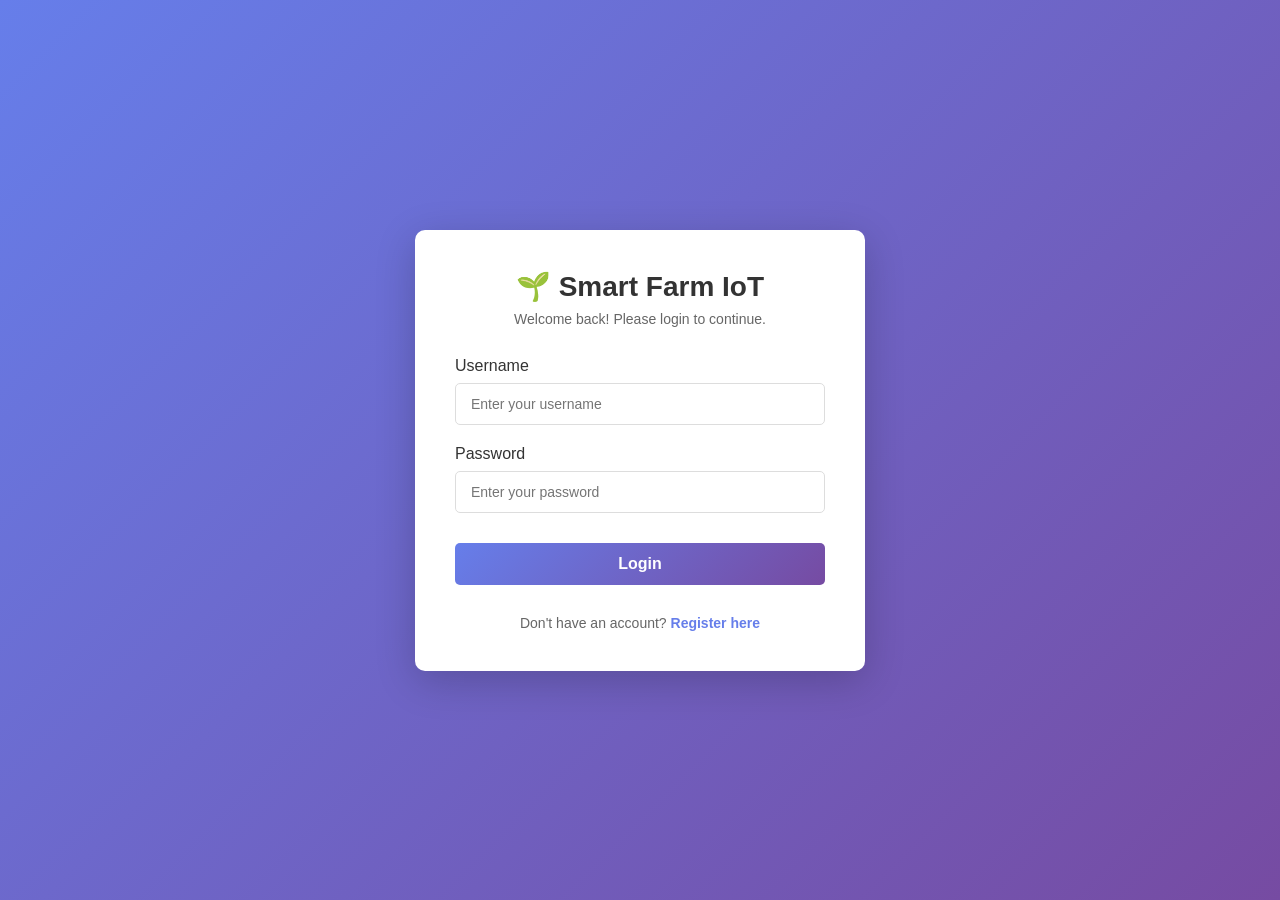
==== wwwroot/index.html @ 26497a00 "Update Docker configuration and connection strings for AeroponicIOT - Removed the MSSQL service from" ====
<!DOCTYPE html>
<html lang="en">
<head>
    <meta charset="UTF-8">
    <meta name="viewport" content="width=device-width, initial-scale=1.0">
    <title>Smart Farm IoT Dashboard</title>
    <link rel="stylesheet" href="css/dashboard.css">
</head>
<body>
    <header>
        <h1>Smart Farm IoT Monitoring System</h1>
        <div class="header-controls">
            <button id="devicesBtn" class="btn-primary" onclick="goToDevices()">🔧 Device Management</button>
            <button id="automationBtn" class="btn-primary" onclick="goToAutomation()">⚙️ Automation</button>
            <button id="chartsBtn" class="btn-primary" onclick="goToCharts()">📊 Analytics</button>
            <button id="healthBtn" class="btn-primary" onclick="goToHealth()">🩺 System Health</button>
            <button id="refreshBtn" class="btn-primary">Refresh Data</button>
            <span id="lastUpdate">Last updated: Never</span>
        </div>
    </header>

    <main>
        <div class="dashboard-grid">
            <!-- Key Performance Indicators -->
            <section class="card kpi-section">
                <h2>Key Performance Indicators</h2>
                <div class="kpi-grid">
                    <div class="kpi-card">
                        <div class="kpi-header">
                            <span class="kpi-label">System Health</span>
                            <span class="kpi-value" id="systemHealth">--</span>
                        </div>
                        <div class="kpi-bar">
                            <div class="kpi-progress" id="systemHealthBar"></div>
                        </div>
                        <span class="kpi-subtitle" id="systemHealthStatus">Calculating...</span>
                    </div>
                    <div class="kpi-card">
                        <div class="kpi-header">
                            <span class="kpi-label">Avg pH Level</span>
                            <span class="kpi-value" id="avgPh">--</span>
                        </div>
                        <div class="kpi-subtitle" id="phStatus">No data</div>
                    </div>
                    <div class="kpi-card">
                        <div class="kpi-header">
                            <span class="kpi-label">Avg TDS (ppm)</span>
                            <span class="kpi-value" id="avgTds">--</span>
                        </div>
                        <div class="kpi-subtitle" id="tdsStatus">No data</div>
                    </div>
                    <div class="kpi-card">
                        <div class="kpi-header">
                            <span class="kpi-label">Avg Temperature</span>
                            <span class="kpi-value" id="avgTemp">--°C</span>
                        </div>
                        <div class="kpi-subtitle" id="tempStatus">No data</div>
                    </div>
                </div>
            </section>

            <!-- System Overview -->
            <section class="card overview-card">
                <h2>System Overview</h2>
                <div class="stats-grid">
                    <div class="stat-item">
                        <span class="stat-value" id="totalDevices">0</span>
                        <span class="stat-label">Total Devices</span>
                    </div>
                    <div class="stat-item">
                        <span class="stat-value" id="activeDevices">0</span>
                        <span class="stat-label">Active Devices</span>
                    </div>
                    <div class="stat-item">
                        <span class="stat-value" id="activeAlerts">0</span>
                        <span class="stat-label">Active Alerts</span>
                    </div>
                </div>
            </section>

            <!-- Device Status -->
            <section class="card devices-card">
                <h2>Device Status & Health</h2>
                <div class="device-health-legend">
                    <span class="legend-item"><span class="legend-dot healthy"></span>Healthy</span>
                    <span class="legend-item"><span class="legend-dot warning"></span>Warning</span>
                    <span class="legend-item"><span class="legend-dot critical"></span>Critical</span>
                    <span class="legend-item"><span class="legend-dot offline"></span>Offline</span>
                </div>
                <div id="devicesContainer" class="devices-grid">
                    <!-- Devices will be loaded here -->
                </div>
            </section>

            <!-- Active Alerts -->
            <section class="card alerts-card">
                <h2>Active Alerts</h2>
                <div id="alertsContainer" class="alerts-list">
                    <!-- Alerts will be loaded here -->
                </div>
            </section>

            <!-- Manual Control -->
            <section class="card control-card">
                <h2>Manual Control</h2>
                <form id="controlForm" class="control-form">
                    <div class="form-group">
                        <label for="deviceSelect">Device:</label>
                        <select id="deviceSelect" required>
                            <option value="">Select Device</option>
                        </select>
                    </div>
                    <div class="form-group">
                        <label for="actuatorSelect">Actuator:</label>
                        <select id="actuatorSelect" required>
                            <option value="">Select Actuator</option>
                            <option value="0">Pump</option>
                            <option value="1">Fan</option>
                            <option value="2">Light</option>
                            <option value="3">Heater</option>
                        </select>
                    </div>
                    <div class="form-group">
                        <label for="actionSelect">Action:</label>
                        <select id="actionSelect" required>
                            <option value="">Select Action</option>
                            <option value="ON">Turn ON</option>
                            <option value="OFF">Turn OFF</option>
                        </select>
                    </div>
                    <div class="form-group">
                        <label for="reasonInput">Reason:</label>
                        <input type="text" id="reasonInput" placeholder="Optional reason">
                    </div>
                    <button type="submit" class="btn-primary">Send Command</button>
                </form>
            </section>
        </div>
    </main>

    <!-- Device Details Modal -->
    <div id="deviceModal" class="modal">
        <div class="modal-content">
            <span class="close">&times;</span>
            <h2 id="deviceModalTitle">Device Details</h2>
            <div id="deviceModalContent">
                <!-- Device details will be loaded here -->
            </div>
        </div>
    </div>

    <script src="js/config.js"></script>
    <script src="js/dashboard.js"></script>
</body>
</html>
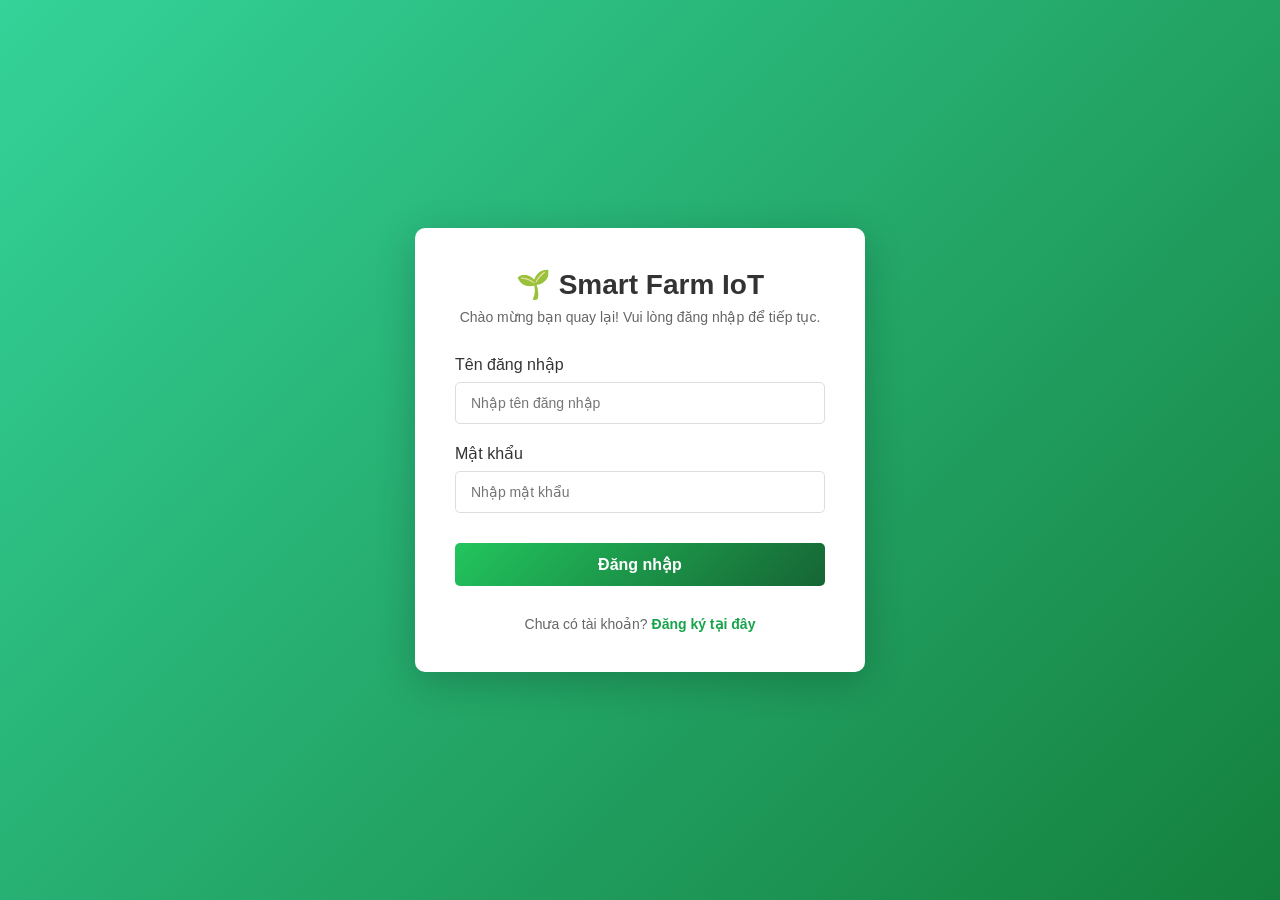
==== commit 2c57d4e8: "Merge branch 'feature/ui-dashboard' into Server-deploy" ====
--- a/wwwroot/index.html
+++ b/wwwroot/index.html
@@ -1,91 +1,105 @@
 <!DOCTYPE html>
-<html lang="en">
+<html lang="vi">
 <head>
     <meta charset="UTF-8">
     <meta name="viewport" content="width=device-width, initial-scale=1.0">
-    <title>Smart Farm IoT Dashboard</title>
+    <title>Bảng điều khiển Smart Farm IoT</title>
     <link rel="stylesheet" href="css/dashboard.css">
 </head>
 <body>
     <header>
-        <h1>Smart Farm IoT Monitoring System</h1>
+        <h1>Hệ thống giám sát Smart Farm IoT</h1>
         <div class="header-controls">
-            <button id="devicesBtn" class="btn-primary" onclick="goToDevices()">🔧 Device Management</button>
-            <button id="automationBtn" class="btn-primary" onclick="goToAutomation()">⚙️ Automation</button>
-            <button id="chartsBtn" class="btn-primary" onclick="goToCharts()">📊 Analytics</button>
-            <button id="healthBtn" class="btn-primary" onclick="goToHealth()">🩺 System Health</button>
-            <button id="refreshBtn" class="btn-primary">Refresh Data</button>
-            <span id="lastUpdate">Last updated: Never</span>
+            <button id="devicesBtn" class="btn-primary" onclick="goToDevices()">🔧 Quản lý thiết bị</button>
+            <button id="automationBtn" class="btn-primary" onclick="goToAutomation()">⚙️ Tự động hóa</button>
+            <button id="chartsBtn" class="btn-primary" onclick="goToCharts()">📊 Phân tích</button>
+            <button id="healthBtn" class="btn-primary" onclick="goToHealth()">🩺 Sức khỏe hệ thống</button>
+            <button id="refreshBtn" class="btn-primary">Làm mới dữ liệu</button>
+            <span id="lastUpdate">Cập nhật lần cuối: Chưa bao giờ</span>
         </div>
     </header>
+
+    <section class="garden-toolbar">
+        <div class="garden-selector-wrap">
+            <label for="gardenSelect">Khu vườn:</label>
+            <select id="gardenSelect">
+                <option value="">Tất cả khu vườn</option>
+            </select>
+        </div>
+        <button id="addGardenBtn" class="btn-primary" type="button">+ Thêm khu vườn mới</button>
+    </section>
 
     <main>
         <div class="dashboard-grid">
             <!-- Key Performance Indicators -->
             <section class="card kpi-section">
-                <h2>Key Performance Indicators</h2>
+                <h2>Chỉ số hiệu suất chính</h2>
                 <div class="kpi-grid">
                     <div class="kpi-card">
                         <div class="kpi-header">
-                            <span class="kpi-label">System Health</span>
-                            <span class="kpi-value" id="systemHealth">--</span>
-                        </div>
-                        <div class="kpi-bar">
-                            <div class="kpi-progress" id="systemHealthBar"></div>
-                        </div>
-                        <span class="kpi-subtitle" id="systemHealthStatus">Calculating...</span>
-                    </div>
-                    <div class="kpi-card">
-                        <div class="kpi-header">
-                            <span class="kpi-label">Avg pH Level</span>
-                            <span class="kpi-value" id="avgPh">--</span>
-                        </div>
-                        <div class="kpi-subtitle" id="phStatus">No data</div>
-                    </div>
-                    <div class="kpi-card">
-                        <div class="kpi-header">
-                            <span class="kpi-label">Avg TDS (ppm)</span>
-                            <span class="kpi-value" id="avgTds">--</span>
-                        </div>
-                        <div class="kpi-subtitle" id="tdsStatus">No data</div>
-                    </div>
-                    <div class="kpi-card">
-                        <div class="kpi-header">
-                            <span class="kpi-label">Avg Temperature</span>
-                            <span class="kpi-value" id="avgTemp">--°C</span>
-                        </div>
-                        <div class="kpi-subtitle" id="tempStatus">No data</div>
+                            <span class="kpi-label">🌡 Nhiệt độ</span>
+                            <span class="kpi-value" id="avgTemp">28°C</span>
+                        </div>
+                        <div class="kpi-subtitle" id="tempStatus">Dữ liệu thời gian thực</div>
+                    </div>
+                    <div class="kpi-card">
+                        <div class="kpi-header">
+                            <span class="kpi-label">💧 Độ ẩm</span>
+                            <span class="kpi-value" id="avgHumidity">70%</span>
+                        </div>
+                        <div class="kpi-subtitle" id="humidityStatus">Dữ liệu thời gian thực</div>
+                    </div>
+                    <div class="kpi-card">
+                        <div class="kpi-header">
+                            <span class="kpi-label">☀ Cảm biến ánh sáng</span>
+                            <span class="kpi-value" id="avgLight">12000 Lux</span>
+                        </div>
+                        <div class="kpi-subtitle" id="lightStatus">Dữ liệu thời gian thực</div>
+                    </div>
+                    <div class="kpi-card">
+                        <div class="kpi-header">
+                            <span class="kpi-label">🧪 pH</span>
+                            <span class="kpi-value" id="avgPh">6.5</span>
+                        </div>
+                        <div class="kpi-subtitle" id="phStatus">Dữ liệu thời gian thực</div>
+                    </div>
+                    <div class="kpi-card">
+                        <div class="kpi-header">
+                            <span class="kpi-label">🧂 TDS</span>
+                            <span class="kpi-value" id="avgTds">850 ppm</span>
+                        </div>
+                        <div class="kpi-subtitle" id="tdsStatus">Dữ liệu thời gian thực</div>
                     </div>
                 </div>
             </section>
 
             <!-- System Overview -->
             <section class="card overview-card">
-                <h2>System Overview</h2>
+                <h2>Tổng quan hệ thống</h2>
                 <div class="stats-grid">
                     <div class="stat-item">
                         <span class="stat-value" id="totalDevices">0</span>
-                        <span class="stat-label">Total Devices</span>
+                        <span class="stat-label">Tổng thiết bị</span>
                     </div>
                     <div class="stat-item">
                         <span class="stat-value" id="activeDevices">0</span>
-                        <span class="stat-label">Active Devices</span>
+                        <span class="stat-label">Thiết bị đang hoạt động</span>
                     </div>
                     <div class="stat-item">
                         <span class="stat-value" id="activeAlerts">0</span>
-                        <span class="stat-label">Active Alerts</span>
+                        <span class="stat-label">Cảnh báo đang hoạt động</span>
                     </div>
                 </div>
             </section>
 
             <!-- Device Status -->
             <section class="card devices-card">
-                <h2>Device Status & Health</h2>
+                <h2>Trạng thái và sức khỏe thiết bị</h2>
                 <div class="device-health-legend">
-                    <span class="legend-item"><span class="legend-dot healthy"></span>Healthy</span>
-                    <span class="legend-item"><span class="legend-dot warning"></span>Warning</span>
-                    <span class="legend-item"><span class="legend-dot critical"></span>Critical</span>
-                    <span class="legend-item"><span class="legend-dot offline"></span>Offline</span>
+                    <span class="legend-item"><span class="legend-dot healthy"></span>Tốt</span>
+                    <span class="legend-item"><span class="legend-dot warning"></span>Cảnh báo</span>
+                    <span class="legend-item"><span class="legend-dot critical"></span>Nghiêm trọng</span>
+                    <span class="legend-item"><span class="legend-dot offline"></span>Ngoại tuyến</span>
                 </div>
                 <div id="devicesContainer" class="devices-grid">
                     <!-- Devices will be loaded here -->
@@ -94,7 +108,7 @@
 
             <!-- Active Alerts -->
             <section class="card alerts-card">
-                <h2>Active Alerts</h2>
+                <h2>Cảnh báo đang hoạt động</h2>
                 <div id="alertsContainer" class="alerts-list">
                     <!-- Alerts will be loaded here -->
                 </div>
@@ -102,38 +116,66 @@
 
             <!-- Manual Control -->
             <section class="card control-card">
-                <h2>Manual Control</h2>
-                <form id="controlForm" class="control-form">
+                <h2>Điều khiển thủ công</h2>
+                <div class="control-form">
                     <div class="form-group">
-                        <label for="deviceSelect">Device:</label>
-                        <select id="deviceSelect" required>
-                            <option value="">Select Device</option>
+                        <label for="deviceSelect">Thiết bị:</label>
+                        <select id="deviceSelect" name="deviceSelect" required>
+                            <option value="">Chọn thiết bị</option>
                         </select>
                     </div>
                     <div class="form-group">
-                        <label for="actuatorSelect">Actuator:</label>
-                        <select id="actuatorSelect" required>
-                            <option value="">Select Actuator</option>
-                            <option value="0">Pump</option>
-                            <option value="1">Fan</option>
-                            <option value="2">Light</option>
-                            <option value="3">Heater</option>
-                        </select>
-                    </div>
-                    <div class="form-group">
-                        <label for="actionSelect">Action:</label>
-                        <select id="actionSelect" required>
-                            <option value="">Select Action</option>
-                            <option value="ON">Turn ON</option>
-                            <option value="OFF">Turn OFF</option>
-                        </select>
-                    </div>
-                    <div class="form-group">
-                        <label for="reasonInput">Reason:</label>
-                        <input type="text" id="reasonInput" placeholder="Optional reason">
-                    </div>
-                    <button type="submit" class="btn-primary">Send Command</button>
-                </form>
+                        <label for="reasonInput">Ghi chú (tùy chọn):</label>
+                        <input type="text" id="reasonInput" name="reasonInput" placeholder="Ví dụ: Bật thủ công do kiểm tra hệ thống">
+                    </div>
+                </div>
+
+                <div class="manual-actuator-grid">
+                    <div class="manual-actuator-card" data-actuator="Light">
+                        <div class="actuator-icon">💡</div>
+                        <div class="actuator-name">Đèn</div>
+                        <div class="actuator-status" id="status-Light">Tắt</div>
+                        <button type="button" class="actuator-toggle" data-actuator="Light" aria-label="Bật tắt Đèn">
+                            <span class="toggle-knob"></span>
+                        </button>
+                    </div>
+
+                    <div class="manual-actuator-card" data-actuator="Fan">
+                        <div class="actuator-icon">🌀</div>
+                        <div class="actuator-name">Quạt</div>
+                        <div class="actuator-status" id="status-Fan">Tắt</div>
+                        <button type="button" class="actuator-toggle" data-actuator="Fan" aria-label="Bật tắt Quạt">
+                            <span class="toggle-knob"></span>
+                        </button>
+                    </div>
+
+                    <div class="manual-actuator-card" data-actuator="Roof">
+                        <div class="actuator-icon">🏠</div>
+                        <div class="actuator-name">Mái che</div>
+                        <div class="actuator-status" id="status-Roof">Tắt</div>
+                        <button type="button" class="actuator-toggle" data-actuator="Roof" aria-label="Bật tắt Mái che">
+                            <span class="toggle-knob"></span>
+                        </button>
+                    </div>
+
+                    <div class="manual-actuator-card" data-actuator="FloatSwitch">
+                        <div class="actuator-icon">🌊</div>
+                        <div class="actuator-name">Phao điện tử</div>
+                        <div class="actuator-status" id="status-FloatSwitch">Tắt</div>
+                        <button type="button" class="actuator-toggle" data-actuator="FloatSwitch" aria-label="Bật tắt Phao điện tử">
+                            <span class="toggle-knob"></span>
+                        </button>
+                    </div>
+
+                    <div class="manual-actuator-card" data-actuator="Pump">
+                        <div class="actuator-icon">💧</div>
+                        <div class="actuator-name">Bơm nước</div>
+                        <div class="actuator-status" id="status-Pump">Tắt</div>
+                        <button type="button" class="actuator-toggle" data-actuator="Pump" aria-label="Bật tắt Bơm nước">
+                            <span class="toggle-knob"></span>
+                        </button>
+                    </div>
+                </div>
             </section>
         </div>
     </main>
@@ -142,7 +184,7 @@
     <div id="deviceModal" class="modal">
         <div class="modal-content">
             <span class="close">&times;</span>
-            <h2 id="deviceModalTitle">Device Details</h2>
+            <h2 id="deviceModalTitle">Chi tiết thiết bị</h2>
             <div id="deviceModalContent">
                 <!-- Device details will be loaded here -->
             </div>
@@ -150,6 +192,27 @@
     </div>
 
     <script src="js/config.js"></script>
+    <div id="gardenModal" class="modal">
+        <div class="modal-content garden-modal-content">
+            <span id="gardenModalClose" class="close">&times;</span>
+            <h2>Thêm khu vườn mới</h2>
+            <form id="gardenForm" class="control-form">
+                <div class="form-group">
+                    <label for="gardenNameInput">Tên khu vườn:</label>
+                    <input type="text" id="gardenNameInput" maxlength="100" required placeholder="Ví dụ: Khu vườn 1">
+                </div>
+                <div class="form-group">
+                    <label for="gardenLocationInput">Vị trí (tùy chọn):</label>
+                    <input type="text" id="gardenLocationInput" maxlength="200" placeholder="Ví dụ: Nhà kính A">
+                </div>
+                <div class="form-group">
+                    <label for="gardenDescriptionInput">Ghi chú (tùy chọn):</label>
+                    <input type="text" id="gardenDescriptionInput" placeholder="Mô tả ngắn về khu vườn">
+                </div>
+                <button type="submit" class="btn-primary">Xác nhận</button>
+            </form>
+        </div>
+    </div>
     <script src="js/dashboard.js"></script>
 </body>
 </html>
--- a/wwwroot/css/dashboard.css
+++ b/wwwroot/css/dashboard.css
@@ -0,0 +1,758 @@
+/* Reset and base styles */
+* {
+    margin: 0;
+    padding: 0;
+    box-sizing: border-box;
+}
+
+body {
+    font-family: 'Segoe UI', Tahoma, Geneva, Verdana, sans-serif;
+    background-color: #f5f5f5;
+    color: #333;
+    line-height: 1.6;
+}
+
+header {
+    background: linear-gradient(135deg, #22c55e 0%, #166534 100%);
+    color: white;
+    padding: 1rem 2rem;
+    box-shadow: 0 2px 10px rgba(0,0,0,0.1);
+}
+
+header h1 {
+    margin-bottom: 0.5rem;
+}
+
+.header-controls {
+    display: flex;
+    justify-content: space-between;
+    align-items: center;
+    margin-top: 1rem;
+    gap: 2rem;
+}
+
+.user-info {
+    display: flex;
+    align-items: center;
+    gap: 1rem;
+    font-size: 0.9rem;
+}
+
+.user-info small {
+    opacity: 0.9;
+    font-size: 0.8rem;
+}
+
+.notification-bell {
+    position: relative;
+}
+
+.bell-button {
+    background: none;
+    border: none;
+    color: white;
+    font-size: 1.5rem;
+    cursor: pointer;
+    position: relative;
+    padding: 0;
+    transition: opacity 0.3s;
+}
+
+.bell-button:hover {
+    opacity: 0.8;
+}
+
+.sound-toggle {
+    background: none;
+    border: none;
+    color: white;
+    font-size: 1.3rem;
+    cursor: pointer;
+    padding: 0;
+    transition: opacity 0.3s;
+    margin-left: 0.5rem;
+}
+
+.sound-toggle:hover {
+    opacity: 0.8;
+}
+
+.notification-badge {
+    position: absolute;
+    top: -8px;
+    right: -8px;
+    background: #ff4444;
+    color: white;
+    border-radius: 50%;
+    width: 20px;
+    height: 20px;
+    display: flex;
+    align-items: center;
+    justify-content: center;
+    font-size: 0.75rem;
+    font-weight: bold;
+}
+
+.notification-dropdown {
+    position: absolute;
+    top: 40px;
+    left: -300px;
+    width: 350px;
+    background: white;
+    border-radius: 8px;
+    box-shadow: 0 4px 20px rgba(0, 0, 0, 0.2);
+    z-index: 1000;
+    max-height: 500px;
+    overflow-y: auto;
+    border: 1px solid #ddd;
+}
+
+.notification-header {
+    padding: 15px;
+    border-bottom: 1px solid #eee;
+    display: flex;
+    justify-content: space-between;
+    align-items: center;
+    background: #f9f9f9;
+    border-radius: 8px 8px 0 0;
+}
+
+.notification-header h3 {
+    margin: 0;
+    font-size: 1rem;
+    color: #333;
+}
+
+.clear-btn {
+    background: none;
+    border: none;
+    color: #16a34a;
+    cursor: pointer;
+    font-size: 0.8rem;
+    text-decoration: underline;
+}
+
+.notifications-list {
+    padding: 0;
+}
+
+.notification-item {
+    padding: 12px 15px;
+    border-bottom: 1px solid #eee;
+    display: flex;
+    justify-content: space-between;
+    align-items: flex-start;
+    gap: 10px;
+    cursor: pointer;
+    transition: background-color 0.2s;
+}
+
+.notification-item:hover {
+    background-color: #f9f9f9;
+}
+
+.notification-item.notification-alert {
+    border-left: 4px solid #dc3545;
+    background-color: #fff5f5;
+}
+
+.notification-item.notification-warning {
+    border-left: 4px solid #ffc107;
+    background-color: #fffbf0;
+}
+
+.notification-item.notification-error {
+    border-left: 4px solid #dc3545;
+    background-color: #fff5f5;
+}
+
+.notification-item.notification-info {
+    border-left: 4px solid #22c55e;
+    background-color: #f0fff4;
+}
+
+.notification-content {
+    flex: 1;
+}
+
+.notification-content h4 {
+    margin: 0 0 5px 0;
+    font-size: 0.95rem;
+    color: #333;
+}
+
+.notification-content p {
+    margin: 0 0 5px 0;
+    font-size: 0.85rem;
+    color: #666;
+}
+
+.notification-content small {
+    color: #999;
+    font-size: 0.8rem;
+}
+
+.mark-read-btn {
+    background: #22c55e;
+    color: white;
+    border: none;
+    border-radius: 50%;
+    width: 24px;
+    height: 24px;
+    cursor: pointer;
+    font-size: 0.9rem;
+    display: flex;
+    align-items: center;
+    justify-content: center;
+    transition: background-color 0.2s;
+}
+
+.mark-read-btn:hover {
+    background-color: #166534;
+}
+
+.no-notifications {
+    padding: 20px;
+    text-align: center;
+    color: #999;
+    font-size: 0.9rem;
+}
+
+
+.btn-secondary {
+    background-color: rgba(255, 255, 255, 0.2);
+    color: white;
+    border: 1px solid white;
+    padding: 0.5rem 1rem;
+    border-radius: 4px;
+    cursor: pointer;
+    font-size: 0.9rem;
+    transition: background-color 0.3s;
+}
+
+.btn-secondary:hover {
+    background-color: rgba(255, 255, 255, 0.3);
+}
+
+.btn-primary {
+    background-color: #4CAF50;
+    color: white;
+    border: none;
+    padding: 0.5rem 1rem;
+    border-radius: 4px;
+    cursor: pointer;
+    font-size: 0.9rem;
+    transition: background-color 0.3s;
+}
+
+.btn-primary:hover {
+    background-color: #45a049;
+}
+
+.btn-soft-green {
+    background: #8cd784;
+    color: #ffffff;
+    border: 1px solid rgba(255, 255, 255, 0.22);
+}
+
+.btn-soft-green:hover {
+    background: #79cc70;
+}
+
+main {
+    padding: 2rem;
+    max-width: 1400px;
+    margin: 0 auto;
+}
+
+.garden-toolbar {
+    max-width: 1400px;
+    margin: 1rem auto 0;
+    padding: 0 2rem;
+    display: flex;
+    justify-content: space-between;
+    align-items: end;
+    gap: 1rem;
+}
+
+.garden-selector-wrap {
+    display: flex;
+    flex-direction: column;
+    gap: 0.4rem;
+    min-width: 280px;
+}
+
+.garden-selector-wrap label {
+    font-size: 0.9rem;
+    font-weight: 600;
+    color: #333;
+}
+
+.garden-selector-wrap select {
+    padding: 0.5rem;
+    border: 1px solid #ddd;
+    border-radius: 4px;
+    font-size: 0.95rem;
+}
+
+.garden-selector-wrap select:focus {
+    outline: none;
+    border-color: #22c55e;
+}
+
+.dashboard-grid {
+    display: grid;
+    grid-template-columns: repeat(auto-fit, minmax(400px, 1fr));
+    gap: 2rem;
+}
+
+.card {
+    background: white;
+    border-radius: 8px;
+    box-shadow: 0 2px 10px rgba(0,0,0,0.1);
+    padding: 1.5rem;
+    margin-bottom: 1rem;
+}
+
+.card h2 {
+    margin-bottom: 1rem;
+    color: #333;
+    border-bottom: 2px solid #22c55e;
+    padding-bottom: 0.5rem;
+}
+
+/* KPI */
+.kpi-grid {
+    display: grid;
+    grid-template-columns: 1fr;
+    gap: 0.75rem;
+}
+
+.kpi-card {
+    background: linear-gradient(135deg, #c9dfcf 0%, #c2d9c8 100%);
+    border: 1px solid #a6d9b7;
+    border-radius: 10px;
+    padding: 0.75rem 0.85rem;
+}
+
+.kpi-header {
+    display: flex;
+    flex-direction: column;
+    align-items: flex-start;
+    gap: 0.3rem;
+}
+
+.kpi-label {
+    font-weight: 700;
+    color: #1a5a39;
+    font-size: 0.95rem;
+}
+
+.kpi-value {
+    font-size: 1.15rem;
+    font-weight: 800;
+    color: #114b2f;
+    white-space: normal;
+    overflow-wrap: anywhere;
+}
+
+.kpi-subtitle {
+    margin-top: 0.2rem;
+    color: #1f2f2c;
+    font-size: 0.82rem;
+}
+
+/* Overview Card */
+.stats-grid {
+    display: grid;
+    grid-template-columns: repeat(auto-fit, minmax(120px, 1fr));
+    gap: 1rem;
+}
+
+.stat-item {
+    text-align: center;
+    padding: 1rem;
+    background: #f8f9fa;
+    border-radius: 6px;
+}
+
+.stat-value {
+    display: block;
+    font-size: 2rem;
+    font-weight: bold;
+    color: #16a34a;
+}
+
+.stat-label {
+    font-size: 0.9rem;
+    color: #666;
+}
+
+/* Device Status */
+.devices-grid {
+    display: grid;
+    gap: 1rem;
+}
+
+.device-card {
+    border: 1px solid #ddd;
+    border-radius: 6px;
+    padding: 1rem;
+    background: #fafafa;
+    transition: box-shadow 0.3s;
+}
+
+.device-card:hover {
+    box-shadow: 0 4px 15px rgba(0,0,0,0.1);
+}
+
+.device-header {
+    display: flex;
+    justify-content: space-between;
+    align-items: center;
+    margin-bottom: 0.5rem;
+}
+
+.device-name {
+    font-weight: bold;
+    color: #333;
+}
+
+.device-status {
+    padding: 0.25rem 0.5rem;
+    border-radius: 12px;
+    font-size: 0.8rem;
+    font-weight: bold;
+}
+
+.status-active {
+    background-color: #4CAF50;
+    color: white;
+}
+
+.status-inactive {
+    background-color: #f44336;
+    color: white;
+}
+
+.device-mac {
+    color: #666;
+    font-size: 0.9rem;
+    margin-bottom: 0.5rem;
+}
+
+.device-crop {
+    color: #888;
+    font-size: 0.9rem;
+    margin-bottom: 1rem;
+}
+
+.sensor-grid {
+    display: grid;
+    grid-template-columns: repeat(auto-fit, minmax(100px, 1fr));
+    gap: 0.5rem;
+}
+
+.sensor-item {
+    text-align: center;
+    padding: 0.5rem;
+    background: white;
+    border-radius: 4px;
+    border: 1px solid #eee;
+}
+
+.sensor-label {
+    font-size: 0.8rem;
+    color: #666;
+    margin-bottom: 0.25rem;
+}
+
+.sensor-value {
+    font-weight: bold;
+    color: #333;
+}
+
+.device-actions {
+    margin-top: 1rem;
+    text-align: center;
+}
+
+.btn-secondary {
+    background-color: #22c55e;
+    color: white;
+    border: none;
+    padding: 0.4rem 0.8rem;
+    border-radius: 4px;
+    cursor: pointer;
+    font-size: 0.8rem;
+    margin: 0 0.25rem;
+    transition: background-color 0.3s;
+}
+
+.btn-secondary:hover {
+    background-color: #166534;
+}
+
+/* Alerts */
+.alerts-list {
+    max-height: 300px;
+    overflow-y: auto;
+}
+
+.alert-item {
+    padding: 0.75rem;
+    border-left: 4px solid;
+    margin-bottom: 0.5rem;
+    background: #f8f9fa;
+    border-radius: 4px;
+}
+
+.alert-warning {
+    border-left-color: #ff9800;
+}
+
+.alert-error {
+    border-left-color: #f44336;
+}
+
+.alert-info {
+    border-left-color: #22c55e;
+}
+
+.alert-title {
+    font-weight: bold;
+    margin-bottom: 0.25rem;
+}
+
+.alert-message {
+    font-size: 0.9rem;
+    color: #666;
+}
+
+.alert-timestamp {
+    font-size: 0.8rem;
+    color: #999;
+    margin-top: 0.25rem;
+}
+
+/* Manual Control */
+.control-form {
+    display: grid;
+    gap: 0.75rem;
+}
+
+.control-card .form-group label {
+    margin-bottom: 0.35rem;
+    font-size: 0.95rem;
+}
+
+.control-card .form-group select,
+.control-card .form-group input {
+    padding: 0.45rem 0.55rem;
+    font-size: 0.95rem;
+}
+
+.manual-actuator-grid {
+    margin-top: 0.8rem;
+    display: grid;
+    grid-template-columns: repeat(auto-fit, minmax(150px, 1fr));
+    gap: 0.7rem;
+}
+
+.manual-actuator-card {
+    background: linear-gradient(135deg, #c9dfcf 0%, #c2d9c8 100%);
+    border: 1px solid #a6d9b7;
+    border-radius: 12px;
+    padding: 0.7rem;
+    color: #1a5a39;
+    display: flex;
+    flex-direction: column;
+    gap: 0.35rem;
+    min-height: 118px;
+}
+
+.actuator-icon {
+    font-size: 1rem;
+    line-height: 1;
+}
+
+.actuator-name {
+    font-size: 0.95rem;
+    font-weight: 600;
+}
+
+.actuator-status {
+    margin-top: auto;
+    font-size: 1.25rem;
+    font-weight: 700;
+    color: #114b2f;
+}
+
+.actuator-toggle {
+    width: 56px;
+    height: 32px;
+    border: 1px solid #9ec9ac;
+    border-radius: 999px;
+    background: #d7e7dc;
+    padding: 2px;
+    cursor: pointer;
+    position: relative;
+    transition: background-color 0.2s ease;
+    align-self: flex-end;
+}
+
+.toggle-knob {
+    width: 26px;
+    height: 26px;
+    border-radius: 50%;
+    background: #f6fffa;
+    display: block;
+    transform: translateX(0);
+    transition: transform 0.2s ease;
+}
+
+.manual-actuator-card.is-on .actuator-toggle {
+    background: #8ccfa3;
+}
+
+.manual-actuator-card.is-on .toggle-knob {
+    transform: translateX(26px);
+    background: #ffffff;
+}
+
+.manual-actuator-card.is-on .actuator-status {
+    color: #0f4029;
+}
+
+.form-group {
+    display: flex;
+    flex-direction: column;
+}
+
+.form-group label {
+    margin-bottom: 0.5rem;
+    font-weight: bold;
+    color: #333;
+}
+
+.form-group select,
+.form-group input {
+    padding: 0.5rem;
+    border: 1px solid #ddd;
+    border-radius: 4px;
+    font-size: 1rem;
+}
+
+.form-group select:focus,
+.form-group input:focus {
+    outline: none;
+    border-color: #22c55e;
+}
+
+/* Modal */
+.modal {
+    display: none;
+    position: fixed;
+    z-index: 1000;
+    left: 0;
+    top: 0;
+    width: 100%;
+    height: 100%;
+    background-color: rgba(0,0,0,0.5);
+}
+
+.modal-content {
+    background-color: white;
+    margin: 5% auto;
+    padding: 2rem;
+    border-radius: 8px;
+    width: 80%;
+    max-width: 800px;
+    max-height: 80vh;
+    overflow-y: auto;
+}
+
+.garden-modal-content {
+    width: 90%;
+    max-width: 520px;
+}
+
+.profile-modal-content {
+    width: 90%;
+    max-width: 560px;
+}
+
+.profile-grid {
+    display: grid;
+    gap: 0.75rem;
+}
+
+.profile-item {
+    display: grid;
+    grid-template-columns: 170px 1fr;
+    gap: 0.75rem;
+    padding: 0.65rem 0.8rem;
+    background: #f8f9fa;
+    border-radius: 6px;
+}
+
+.profile-item .label {
+    color: #4b5563;
+    font-weight: 600;
+}
+
+.profile-item .value {
+    color: #111827;
+    overflow-wrap: anywhere;
+}
+
+.close {
+    color: #aaa;
+    float: right;
+    font-size: 28px;
+    font-weight: bold;
+    cursor: pointer;
+}
+
+.close:hover {
+    color: #333;
+}
+
+/* Responsive */
+@media (max-width: 768px) {
+    .garden-toolbar {
+        padding: 0 1rem;
+        flex-direction: column;
+        align-items: stretch;
+    }
+
+    .garden-selector-wrap {
+        min-width: 100%;
+    }
+
+    main {
+        padding: 1rem;
+    }
+
+    .dashboard-grid {
+        grid-template-columns: 1fr;
+    }
+
+    .stats-grid {
+        grid-template-columns: repeat(3, 1fr);
+    }
+
+    .kpi-grid {
+        grid-template-columns: 1fr;
+    }
+
+    .header-controls {
+        flex-direction: column;
+        gap: 1rem;
+        align-items: stretch;
+    }
+
+    .profile-item {
+        grid-template-columns: 1fr;
+    }
+}
